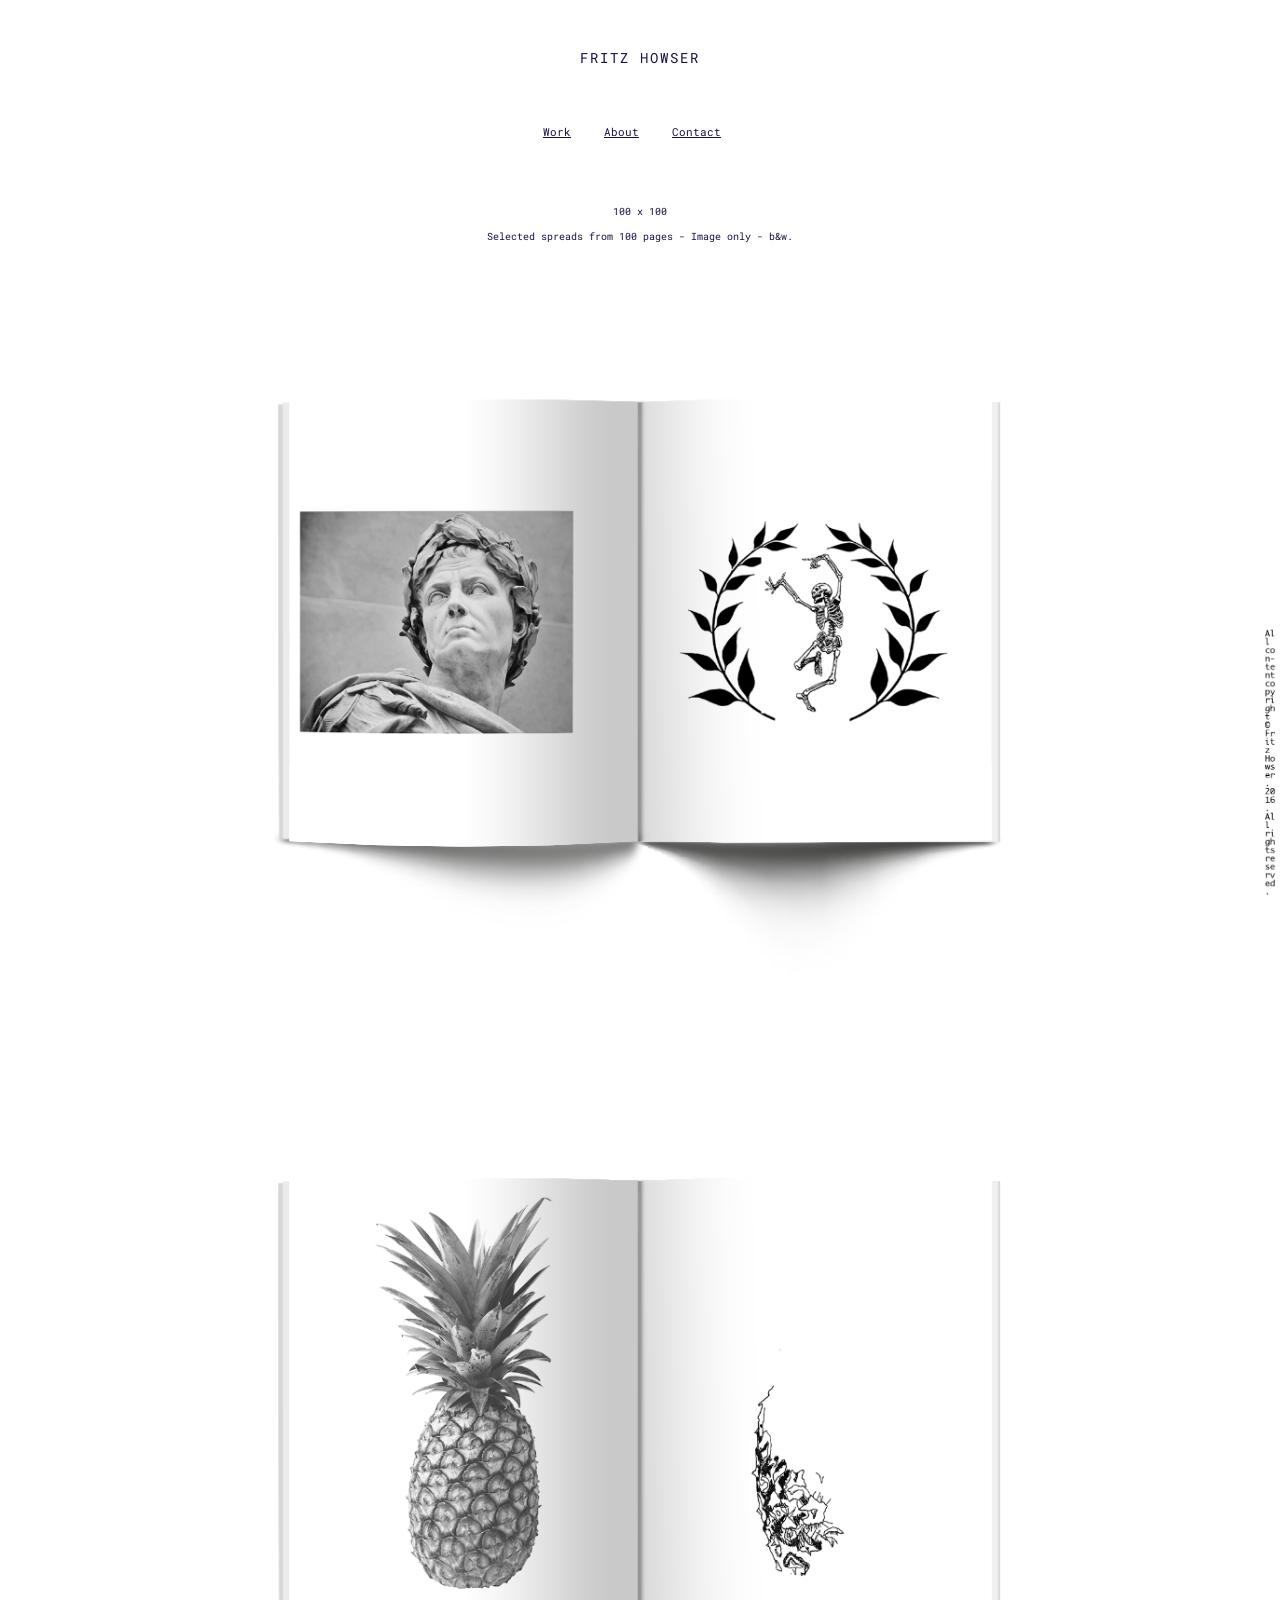
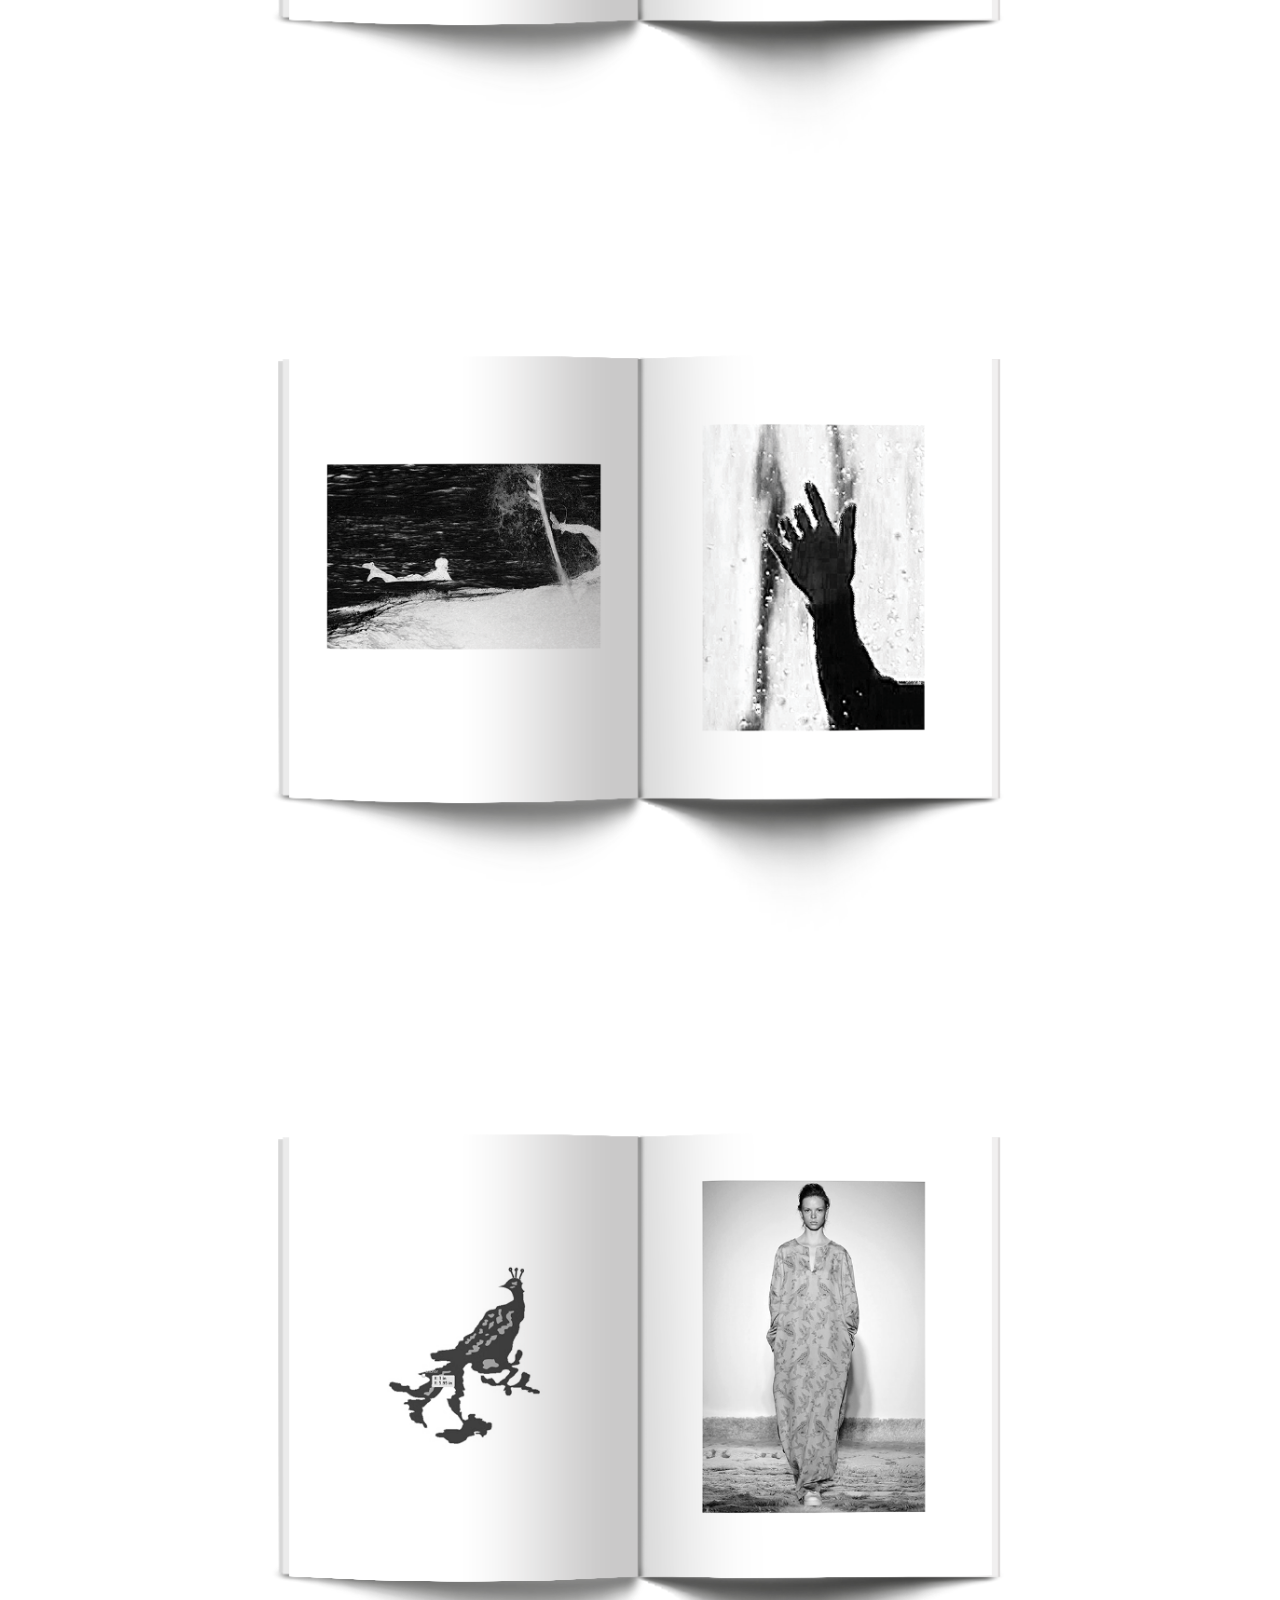
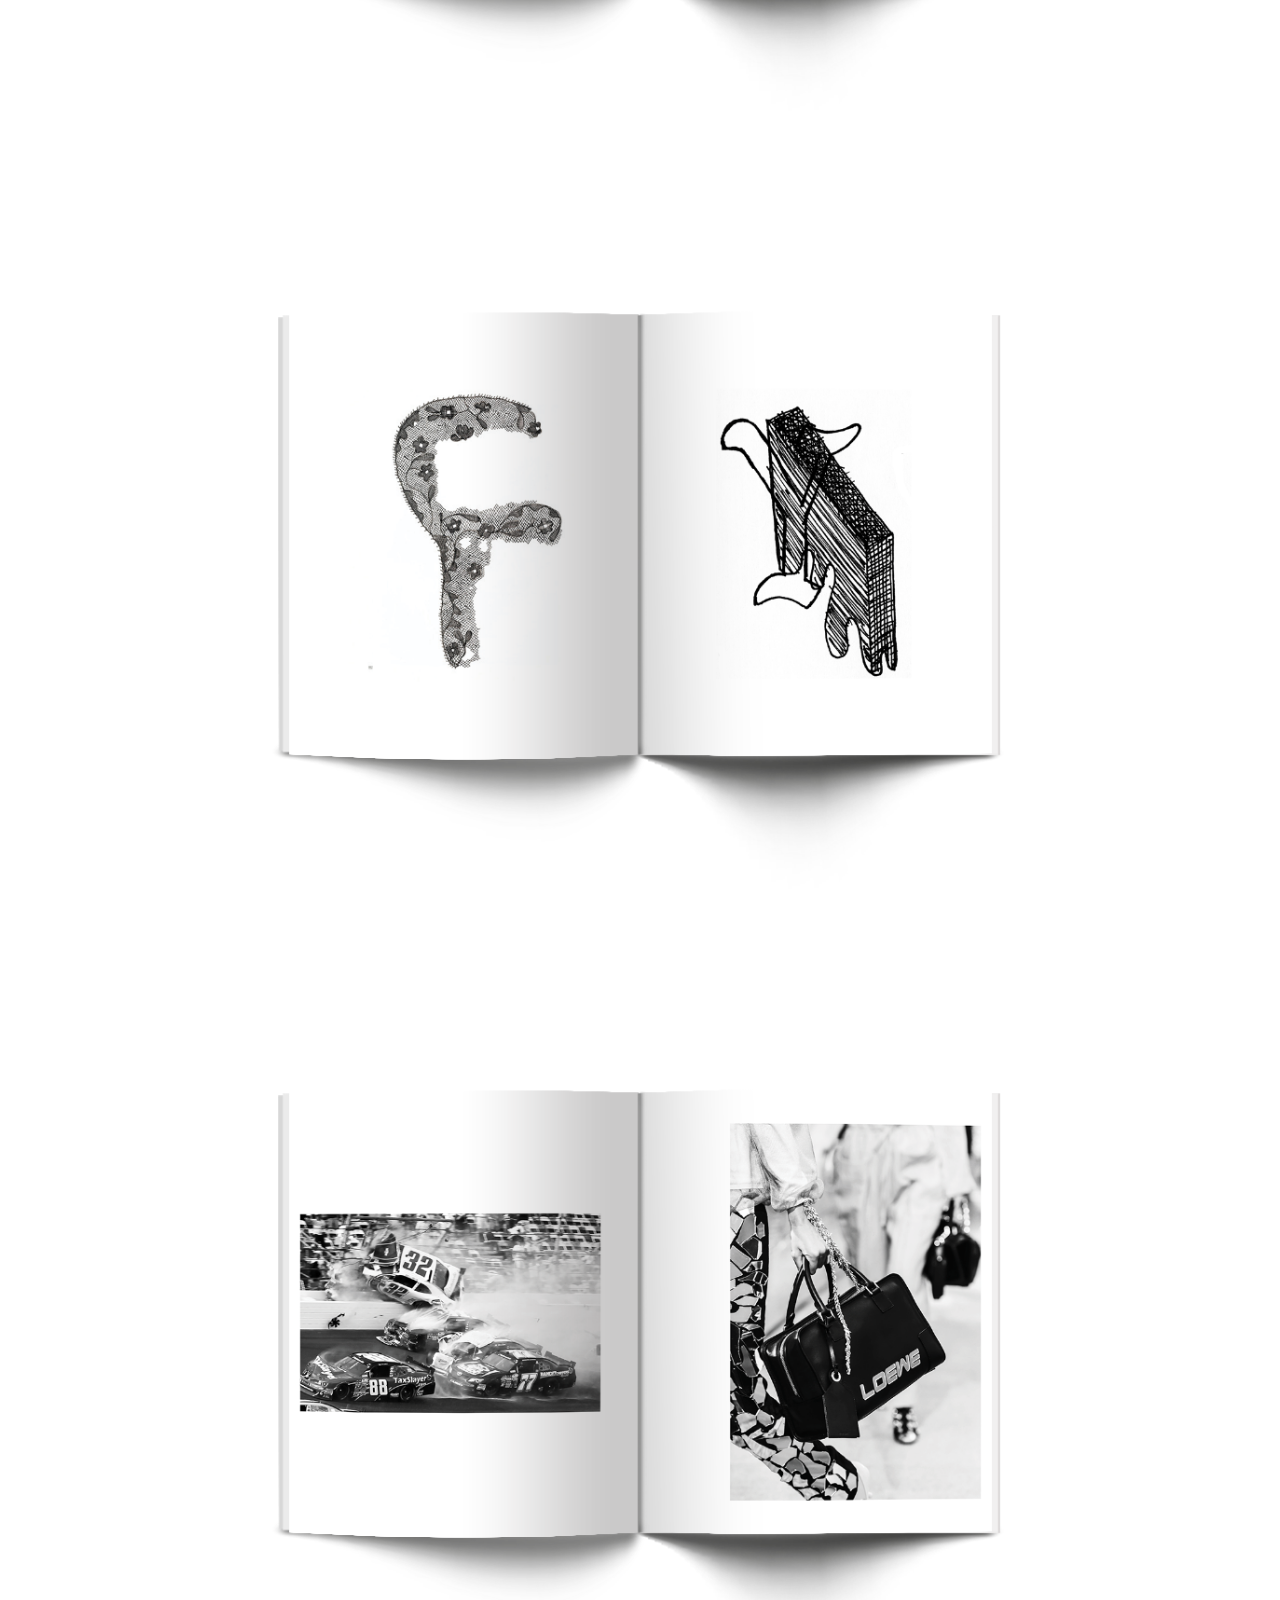
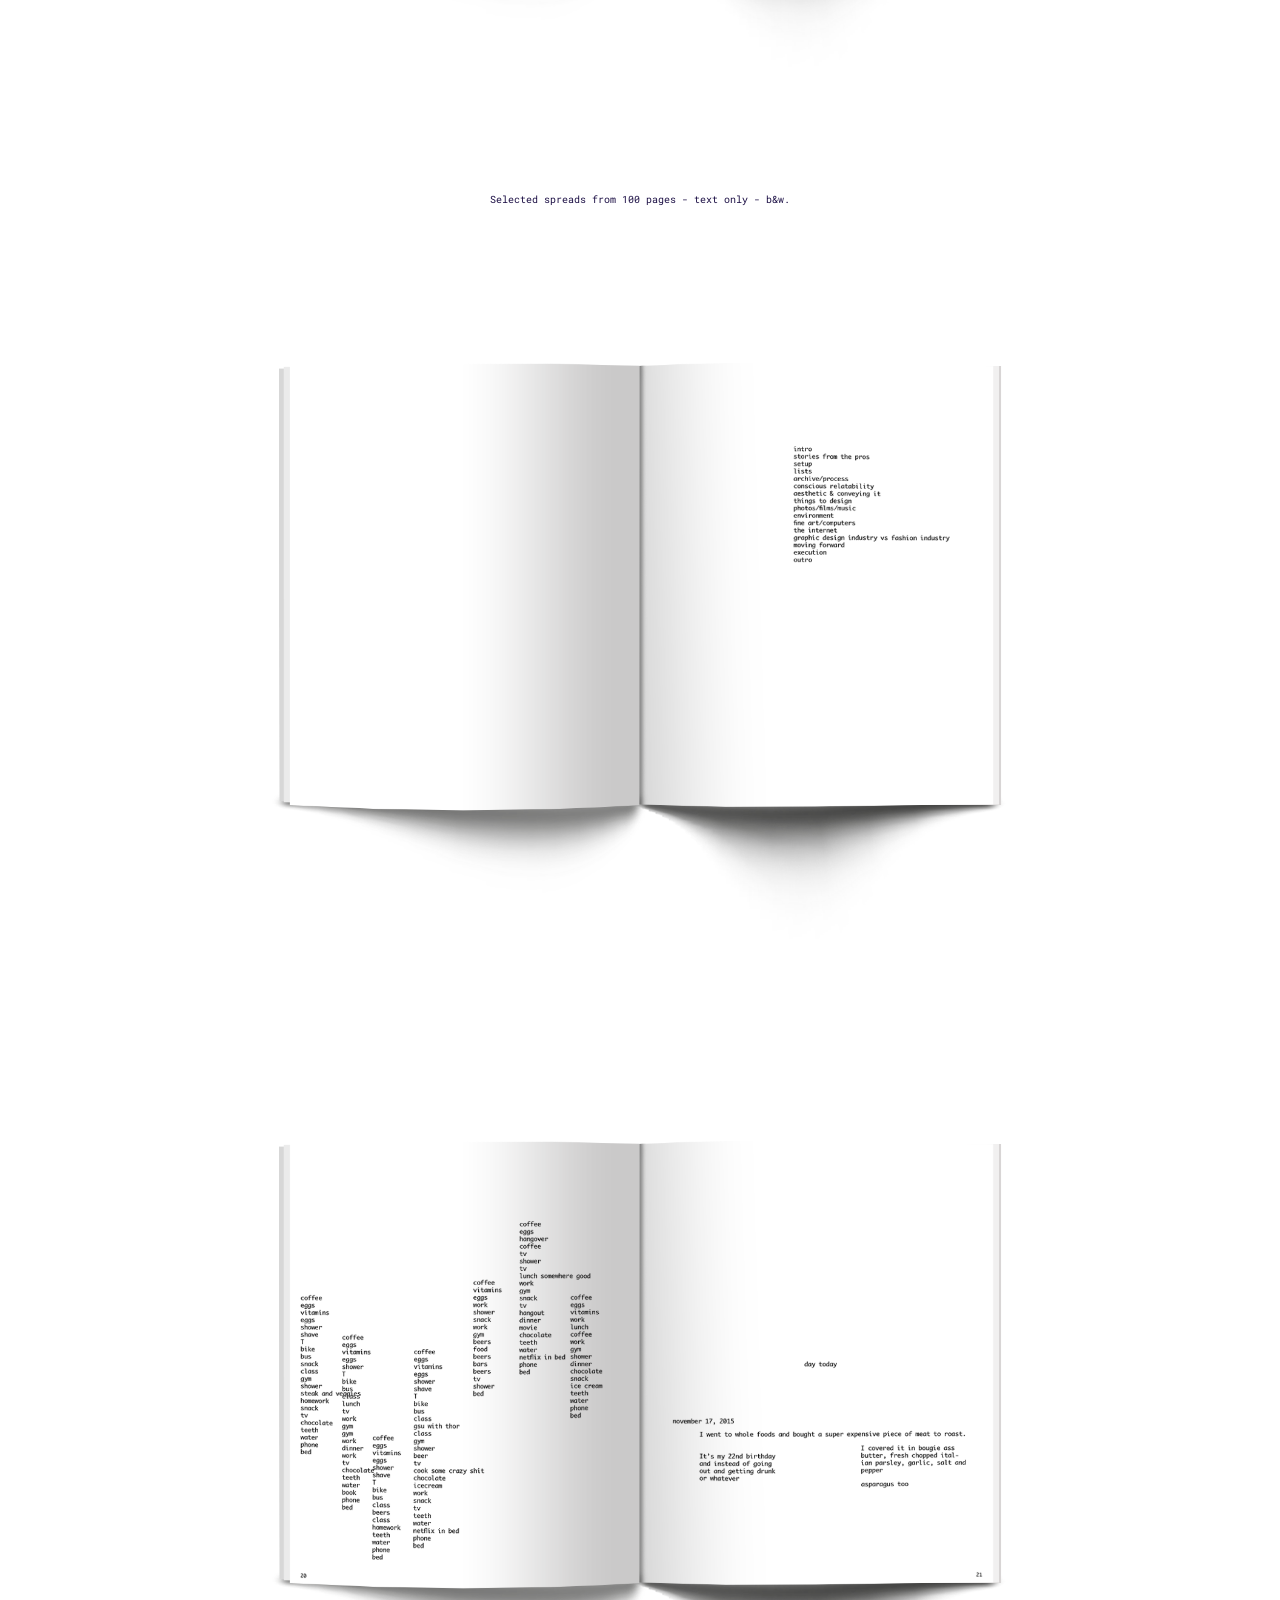
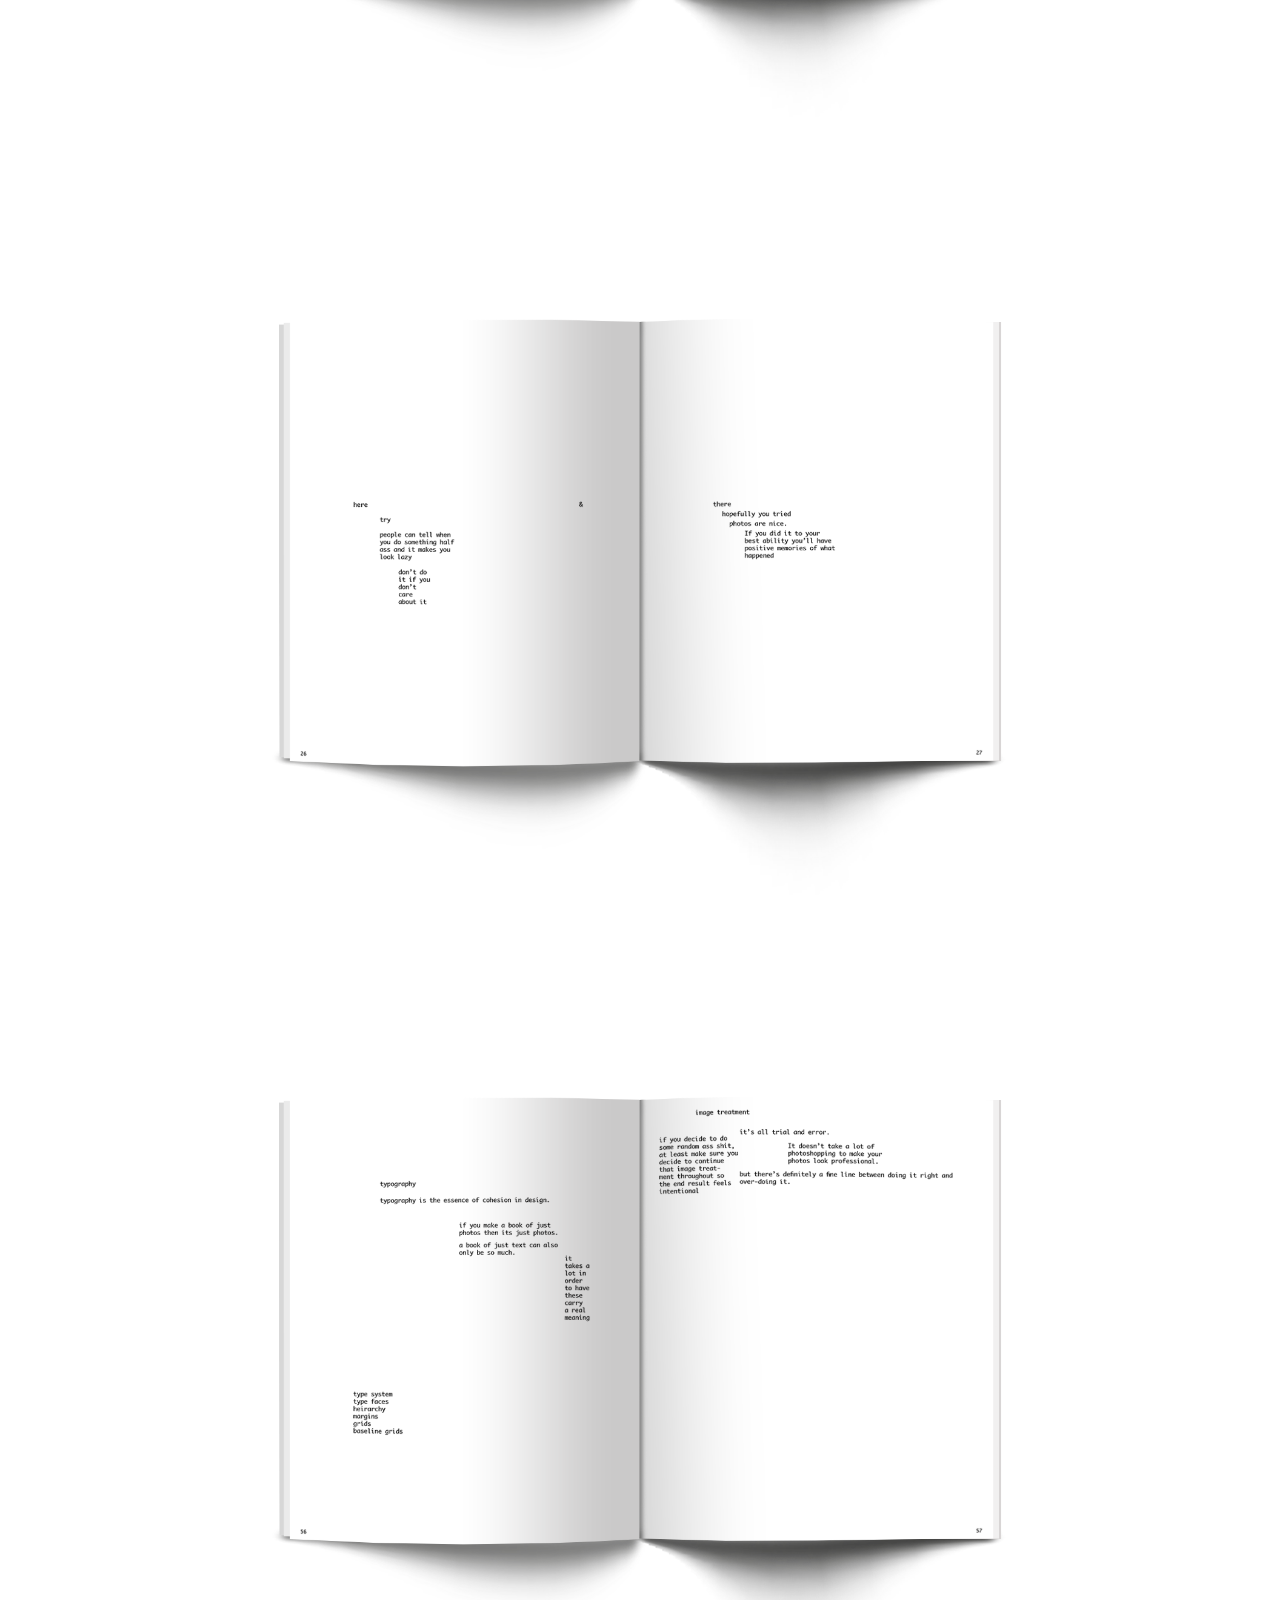
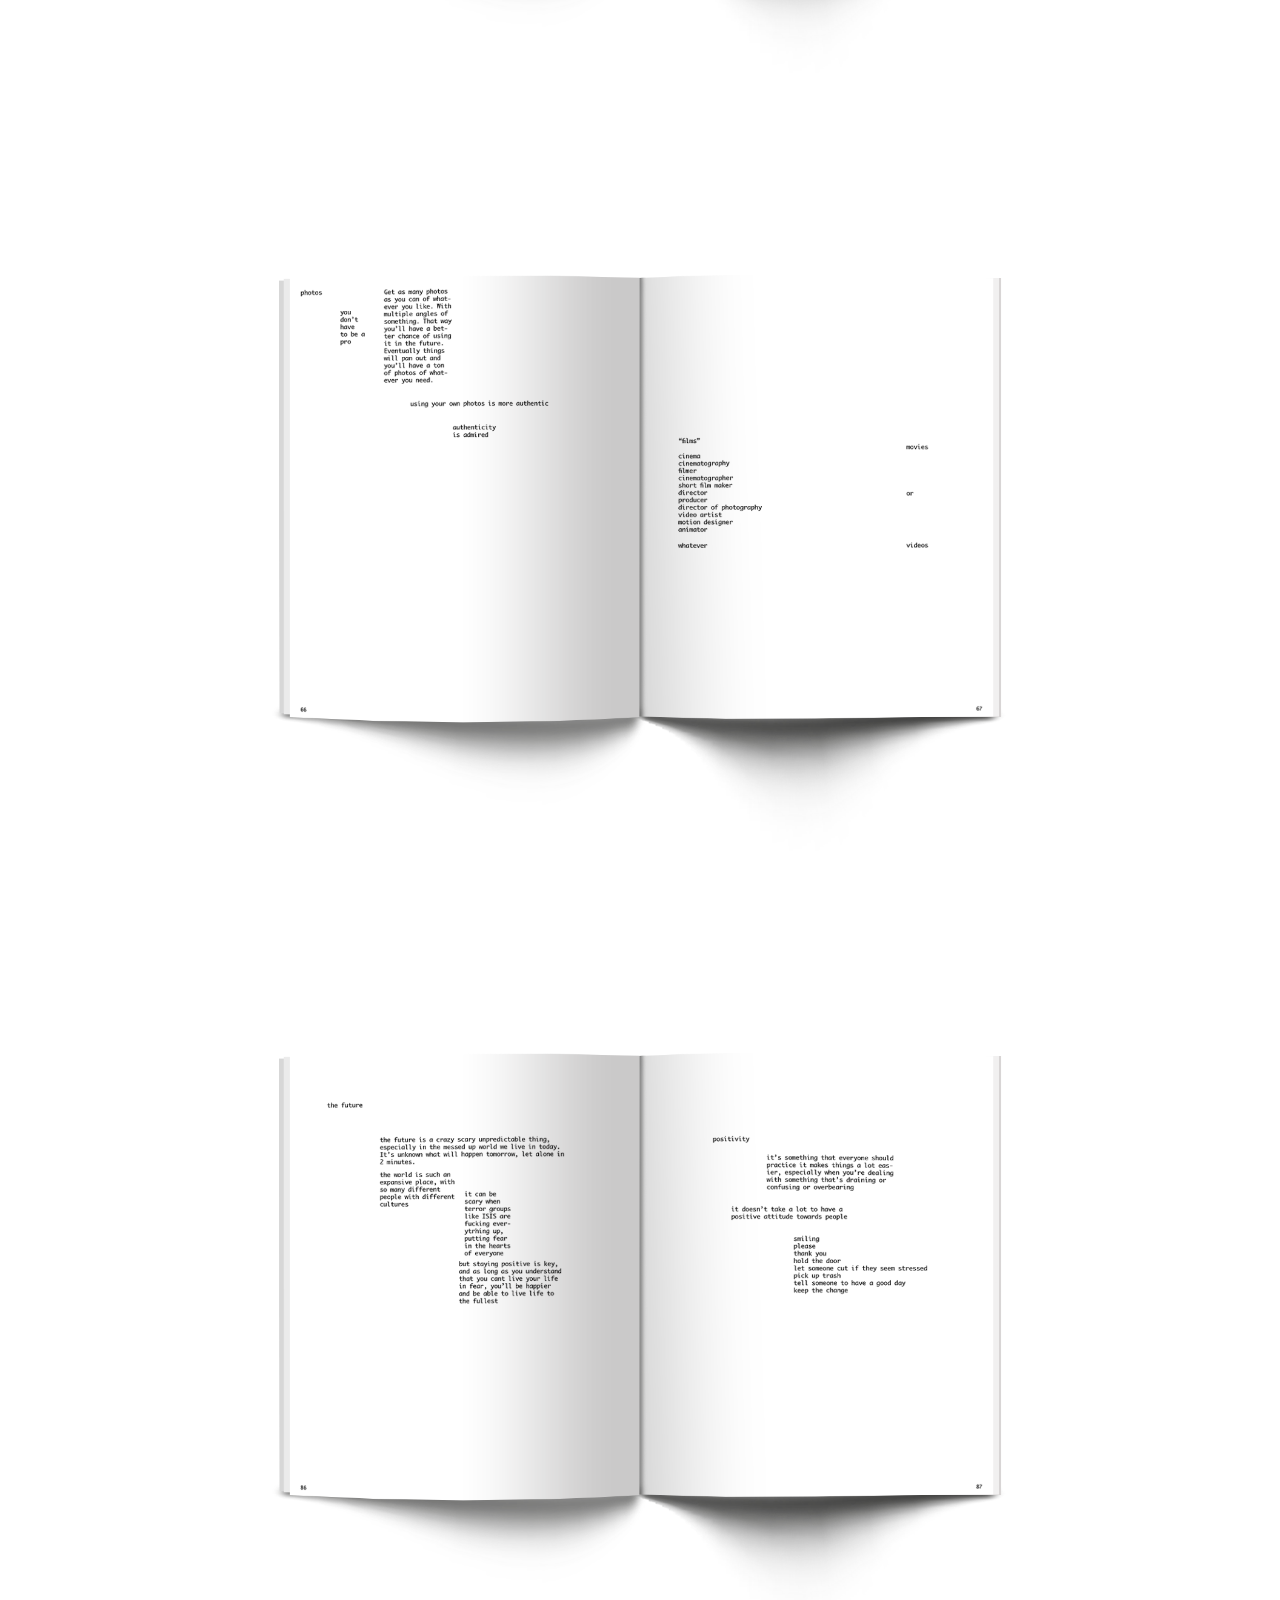
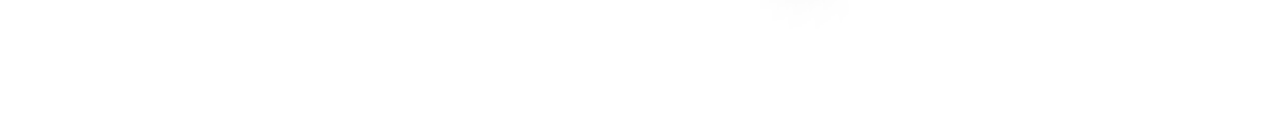
==== 100.html @ 3706217d "wrapping" ====
<!DOCTYPE HTML>
<html style="font-size:10px">
<head>
		<meta name="viewport" content="width=device-width, initial-scale=1">

	<!-- CSS -->
		<link rel="stylesheet" type="text/css" href="css/styles.css">

	<!-- GOOGLE FONT -->
		<link href='https://fonts.googleapis.com/css?family=Roboto+Mono:400,500italic,500,700' rel='stylesheet' type='text/css'>

	<!-- JQUERY PLUG -->
		<script src="https://ajax.googleapis.com/ajax/libs/jquery/3.1.0/jquery.min.js">
		</script>

	<!-- PARALLAX -->
		<script src="js/jquery.parallax.js"></script>

	<!-- CUSTOM SCRIPTS -->
		<script src="js/scripts.js"></script>
</head>

<body id="by">

	<div class="name type">
			<a href="index.html">
			<p>Fritz Howser</p>
			</a>
	</div>
	<div class="navigation clearfix">
			<nav class="clearfix">
				<ul>	
				<li class="nav-button nav-buttonspace work info type">
						<a href="work.html"> Work </a>
					</li>
				<li class="nav-button nav-buttonspace work info type">
						<a href="about.html"> About </a>
					</li>
				<li class="nav-button work info type">
						<a href="contact.html"> Contact </a>
					</li>	
				</ul>
			</nav>
	</div>

	<div class="container clearfix">

		<div class="description">
				<p>
					100 x 100
				</p>
				<br>
				<p>
					Selected spreads from 100 pages - Image only - b&w.
				</p>
		</div>

		<div class="content">
			<img src="img/100/2.png">
		</div>
		<div class="content">
			<img src="img/100/3.png">
		</div>
		<div class="content">
			<img src="img/100/4.png">
		</div>
		<div class="content">
			<img src="img/100/5.png">
		</div>
		<div class="content">
			<img src="img/100/6.png">
		</div>
		<div class="content">
			<img src="img/100/7.png">
		</div>

		<div class="description">
				<br>
				<p>
					Selected spreads from 100 pages - text only - b&w.
				</p>
		</div>

		<div class="content">
			<img src="img/100/8.png">
		</div>
		<div class="content">
			<img src="img/100/9.png">
		</div>
		<div class="content">
			<img src="img/100/10.png">
		</div>
		<div class="content">
			<img src="img/100/11.png">
		</div>
		<div class="content">
			<img src="img/100/12.png">
		</div>
		<div class="content">
			<img src="img/100/13.png">
		</div>

		
	</div>

	<div class="copyright">
			<img src="img/copyright.png">
	</div>


</body>

</html>
---- css/styles.css ----
<style>

	<meta charset="utf-8">

	<link href='https://fonts.googleapis.com/css?family=Roboto+Mono:400,500italic,500,700' rel='stylesheet' type='text/css'>


	html, body, div, span, applet, object, iframe,
	h1, h2, h3, h4, h5, h6, p, blockquote, pre,
	a, abbr, acronym, address, big, cite, code,
	del, dfn, em, img, ins, kbd, q, s, samp,
	small, strike, strong, sub, sup, tt, var,
	b, u, i, center,
	dl, dt, dd, ol, ul, li,
	fieldset, form, label, legend,
	table, caption, tbody, tfoot, thead, tr, th, td,
	article, aside, canvas, details, embed, 
	figure, figcaption, footer, header, hgroup, 
	menu, nav, output, ruby, section, summary,
	time, mark, audio, video {
		margin: 0 auto;
		padding: 0 auto;
		border: 0 auto;
		font-size: 100%;
		font: inherit;
		vertical-align: baseline;
		font-family: 'Roboto Mono', sans-serif;
	}
	/* HTML5 display-role reset for older browsers */
	article, aside, details, figcaption, figure, 
	footer, header, hgroup, menu, nav, section {
		display: block;
	}
	body {
		line-height: 1;
	}
	ol, ul {
		list-style: none;
	}
	blockquote, q {
		quotes: none;
	}
	blockquote:before, blockquote:after,
	q:before, q:after {
		content: '';
		content: none;
	}

	table {
		border-collapse: collapse;
		border-spacing: 0;
	}

	.clearfix {
		overflow: auto;
	}

	html {
		font-family: 'Roboto Mono', sans-serif;
	}

	body{	
		color:#1b0e44; /*deep purple*/
			}

	/*type*/
		html {
			font-size: 12px;
			color:#1b0e44; /*V dark og purple*/
		}
/*og purple #1b0e44*/		
 /*other purple #4a368a*/

		h1 {
			font-size: 3rem;
		}

		h2 {
			font-size: 2rem;
		}

		.type{
			font-weight: 400;
		}


	/*links*/

		a:visited{
			color:#1b0e44; /*purple*/
			text-decoration: none;
		}

		a:link {
			color:#1b0e44; /*purple*/
			text-decoration: none;
		}

/*nav mobile*/

		.name {
			margin: 0 auto;
			padding: 0 auto;
			font-size: 1.4rem;
			text-align: center;
			margin-bottom: 8%;
			margin-top:8%;
			letter-spacing: .2rem;
			text-transform: uppercase;
		}

		.copyright {
			margin: 0 auto;
			bottom:0;
			right:0;
			width:15px;
			margin-top:5%; 
		}

		.copyright img{		
			width:100%;
			height:100%;
		}

		.navigation{
			font-size: 1.1rem;
			z-index: 100;
			width:100%;
			height:50px;
			z-index: 100;
			position: fixed;
			color:#1b0e44; /*deep purple*/
		}

		nav { 
			position: fixed;
			width:300px;
			margin-left: 50%;
			left:-150px;
			}

		nav ul li{
			display: inline-block;
			padding-left: 5%;
			padding-right: 5%;

		}
		

		.nav-button {
			text-decoration: underline;
			}

		.nav-buttonspace {
		}

		.welcome{
			margin: 0 auto;
			margin-top: 25%;
			width:90%;

		}

		.welcome p{
			text-align: center;
			line-height: 1.5rem;
		}


		#mover{
			margin:0 auto;
			width: 80%;
			margin-top: 10%;
			margin-bottom: 10%;
		}


		.proj{
			width:100%;
			margin-top: 5%;
			padding-bottom: 4%;
			border-left:.7px double red;
			border-right:.7px double #f29109;
			text-align: center;
		}

		.layer{
			
		}

		.proj img{
			margin:0 auto;
			width:90%;
			height:90%;
			margin-bottom: 4%;
		}

		#project5 img{
			margin-left: 15%;
			width:70%;
			height:70%;
		}

		#work .copyright{
			bottom:0;
			right:0;
			position: fixed;
		}

		.list{
			margin: 0 auto;
			margin-top: 15%;
			margin-bottom: 10%;
			width: 90%;
			color:#1b0e44; /*deep purple*/
		}

		.item{
			width:100%;
			margin-top: 10%;
			padding-bottom:.5%;
			border-bottom:.7px solid #124ded; /*blue*/
			border-top: .7px solid #fdddff; /*light purple*/
			border-left:.7px solid red;
			border-right:.7px solid #f29109;/* orange */


			display:inline-block;
		}

		.full{
			width: auto;
			float:left;
			margin-left: 5%;
		}

		.full p{
			white-space: nowrap;
		}

		.full p:hover{
			text-decoration: none;
		}

		@keyframes previewcolor {
		0% {color:black;}
	    50% {color:black;}
	    51% {color:red;}
	    100% {color:black;}
		}

		@-webkit-keyframes previewcolor {
		0% {color:black;}
	    50% {color:black;}
	    51% {color:red;}
	    100% {color:black;}
		}

		.preview{
			float:right;
			text-align: center;
			padding:0%;
			padding-right: 10%;
			text-decoration: underline;
			cursor: pointer;

			animation-name: previewcolor;
    		animation-duration: 3s;
    		animation-iteration-count:infinite;

    		-webkit-animation-name: previewcolor;
    		-webkit-animation-duration: 3s;
    		-webkit-animation-iteration-count:infinite;


		}

		.container{
			margin-top: 25%;
		}

		.description{
			margin-bottom: 5%;
			text-align: center;
		}

		.description p{
			margin: 0 auto;
			line-height: 1.5rem;
		}

		#about .description p{
			line-height: 1.5rem;
		}

		.content{
				margin: 0 auto;
				width:100%;
				height: 100%;
				max-width: 1000px;
				margin-bottom: 1%;
			}

		.content img{
				margin:0 auto;
				width:100%;
		}

		.content p{
			text-align: center;
			line-height: 1.2rem;

		}

		.hider {
			margin:0 auto;
			padding:1%;
			width:100%;
			display:none;

		}

		.hider video{
			width:98%;
			font-size: 0;
		}

		.hider img{
			width:98%;
		}

		.video{
			margin:0 auto;
			width:90%;
			text-align: center;
			overflow-y:hidden;

		}

		.video iframe{
			width:100%;
			
		}

			.about{
				margin:0 auto;
				width:90%;
				max-width:600px;
				margin-bottom: 5%;
				display:none;
			}

			.about p{
				text-align: left;
				line-height: 1.2rem;
				margin-bottom: 5%;
			}

			.statement{
				margin:0 auto;
				text-decoration: underline;
				margin-bottom: 4%;
				cursor: pointer;
			}

			.statement p{
				text-align: center;
			}

			.sitelink{
				text-align: center;
				margin: 0 auto;
			}

			.sitelink p{
				margin: 0 auto;
			}


			.sitelink a{
				margin: 0 auto;
				text-align: center;
				
			}

			span{
				text-decoration: underline;
			}

			.gifs{
				margin:0 auto;
				margin-top: 7%;
				text-align: center;
				
			}

			.gifs p{
				margin: 0 auto;
				cursor: pointer;
				text-align: center;
				margin-bottom: 7%;
			}

			.expand{
				margin-top: 3%;
				text-decoration: underline;
			}


			.inside{
				width:90%;
				margin:0 auto;
				padding:2%;
				text-align: center;
				margin-bottom:10%;
				border-bottom:.7px solid #124ded; /*blue*/
				border-top: .7px solid #fdddff; /*light purple*/
				border-left:.7px solid red;
				border-right:.7px solid #f29109;/* orange */
			}

			.indrop{
				cursor: pointer;
			}

			.outdrop{
				cursor: pointer;
			}

			.rdrop{
				cursor: pointer;
			}

			.inside video{
				width:100%;
				margin: 0 auto;
				margin-bottom:2%; 
			}

			.ipics{
				margin: 0 auto;
				width:100%;
				display: none;
				height:450px;
				overflow: auto;
				margin-bottom: 7%;
			}

			.ipics img{
				width: 100%;
				margin:0 auto;
				margin-bottom:2%; 
			}

			.outside{
				width:95%;
				margin:0 auto;
				padding:2%;
				text-align: center;
				margin-bottom:10%;
				border-bottom:.7px solid #124ded; /*blue*/
				border-top: .7px solid #fdddff; /*light purple*/
				border-left:.7px solid red;
				border-right:.7px solid #f29109;/* orange */
			}

			.outside video{
				width:100%;
				margin: 0 auto;
				margin-bottom:2%; 
			}

			.opics{
				margin: 0 auto;
				width:100%;
				display: none;
				height:450px;
				overflow: auto;
				margin-bottom: 7%;
			}

			.opics img{
				width: 100%;
				margin:0 auto;
				margin-bottom:2%; 
			}

			.random{
				width:95%;
				margin:0 auto;
				padding:2%;
				text-align: center;
				margin-bottom:10%;
				border-bottom:.7px solid #124ded; /*blue*/
				border-top: .7px solid #fdddff; /*light purple*/
				border-left:.7px solid red;
				border-right:.7px solid #f29109;/* orange */
			}

			.random video{
				width:100%;
				margin: 0 auto;
				margin-bottom:2%; 
			}

			.rpics{
				margin: 0 auto;
				width:100%;
				display: none;
				height:450px;
				overflow: auto;
				margin-bottom: 7%;
			}

			.rpics img{
				width: 100%;
				margin:0 auto;
				margin-bottom:2%; 
			}


/*TABLET*/
	@media only screen and (min-width : 768px) and (max-width : 1024px) {
		.name{
			margin-bottom: 5%;
			margin-top:5%;
		}


		#mover{
			margin-top: 10%;
			width: 70%;
		}

		.welcome{
			margin-top: 15%;
			width:70%;
		}

		.proj{
			margin-top: 5%;
		}

		#project5 img{
			margin-left: 10%;
			width:50%;
			height:50%;
		}

		#project6 img{

			width:50%;
			height:50%;
		}

		.list{
			margin-top: 10%;
			width: 70%;
		}

		.item{
			
		}

		.container{
			margin-top: 5%;
		}

		.description{
			margin-top: 10%;
		}

	}

/*DESKTOP*/
	@media only screen and (min-width : 1025px){

		.name{
			margin-bottom: 4%;
			margin-top:4%;
		}

		#mover{
			width:100%;
			margin: 0 auto;
			margin-left: 2%;
			margin-top:0;
			text-align: center;
			width: 100%;
		}

		.welcome{
			margin-top: 10%;
			width:40%;
		}

		.proj{
			float:left;
			margin-left: 5%;
			margin-bottom: 2%;
			width:25%;
			height: 350px;

		}



		.copyright{
			position:fixed;
		}

		.list{
			margin-top: 8%;
			width:50%;
			float:right;
		}

		@keyframes borderleft {
			0% {border-left: .7px solid black;}
	    	50% {border-left: .7px solid black;}
	    	51% {border-left: .7px solid red;}
	    	100% {border-left: .7px solid black;}
		}

		@-webkit-keyframes borderleft {
			0% {border-left: .7px solid black;}
	    	50% {border-left: .7px solid black;}
	    	51% {border-left: .7px solid red;}
	    	100% {border-left: .7px solid black;}
		}


		.item{
			margin: 0 auto;
			padding:0 auto;
			margin-bottom: 2%;
			height:20px;
			width:100%;
			border-bottom:none;
			border-right:none;
			border-top: none;
			border-left:.7px solid #124ded; /*blue*/
			font-size: 1rem;
			line-height: 0rem;
			background-color: white;

			animation-name: borderleft;
    		animation-duration: 3s;
    		animation-iteration-count:infinite;

    		-webkit-animation-name: borderleft;
    		-webkit-animation-duration: 3s;
    		-webkit-animation-iteration-count:infinite;

		}

		.full{
			margin:0 auto;
			padding:0 auto;
			margin-left: 3%;
		}

		.full p:hover{
			text-decoration: underline;
		}

		.preview{
			display: none;
		}

		.full:hover .hider{

		}

		.hider {
			margin:0 auto;
			width:32%;
			position:fixed;
			left:10%;
			top:30%;
			display:none;
			max-width:500px;

		}

		.hider img{
			margin:0 auto;
			padding-left: auto;
			text-align: center;
			height:100%;
			width:100%;
		}

		.h6 img{
			margin:0 auto;
			width:80%;
			margin-left:10%;
		}

		.h11 img{
			margin:0 auto;
			width:60%;
			margin-left:20%;
		}

		.container{
			margin-top:8%;
		}
		.content{
			margin-bottom: .5%;
		}
		

		#baja .container{
			margin:0 auto;
			margin-top: 8%;
			max-width: 800px;
		}

		.description{
			margin-top:3%;
			margin-bottom: 3%;
		}

		.video{
			margin:0 auto;
			width:1000px;
			text-align: center;
			overflow-y:hidden;
		}

		.video iframe{
			width:70%;
		}
/*THESIS PAGE
*/

		#thesis .container{
			width:100%;
			max-width:auto;
		}

		.gifs{
			width:100%;
		}

		.inside{
				float:left;
				width:30%;
				padding:0.25%;
				margin:1%;
				margin-left: 2.5%
			}

		.outside{
				float:left;
				width:30%;
				padding:0.25%;
				margin:1%;
				
			}

		.random{
				float:left;
				width:30%;
				padding:0.25%;
				margin:1%;

			}

@media only screen and (min-width : 1220px){
	.hider{
		left:10%;
		top:30%;

	}


</style>
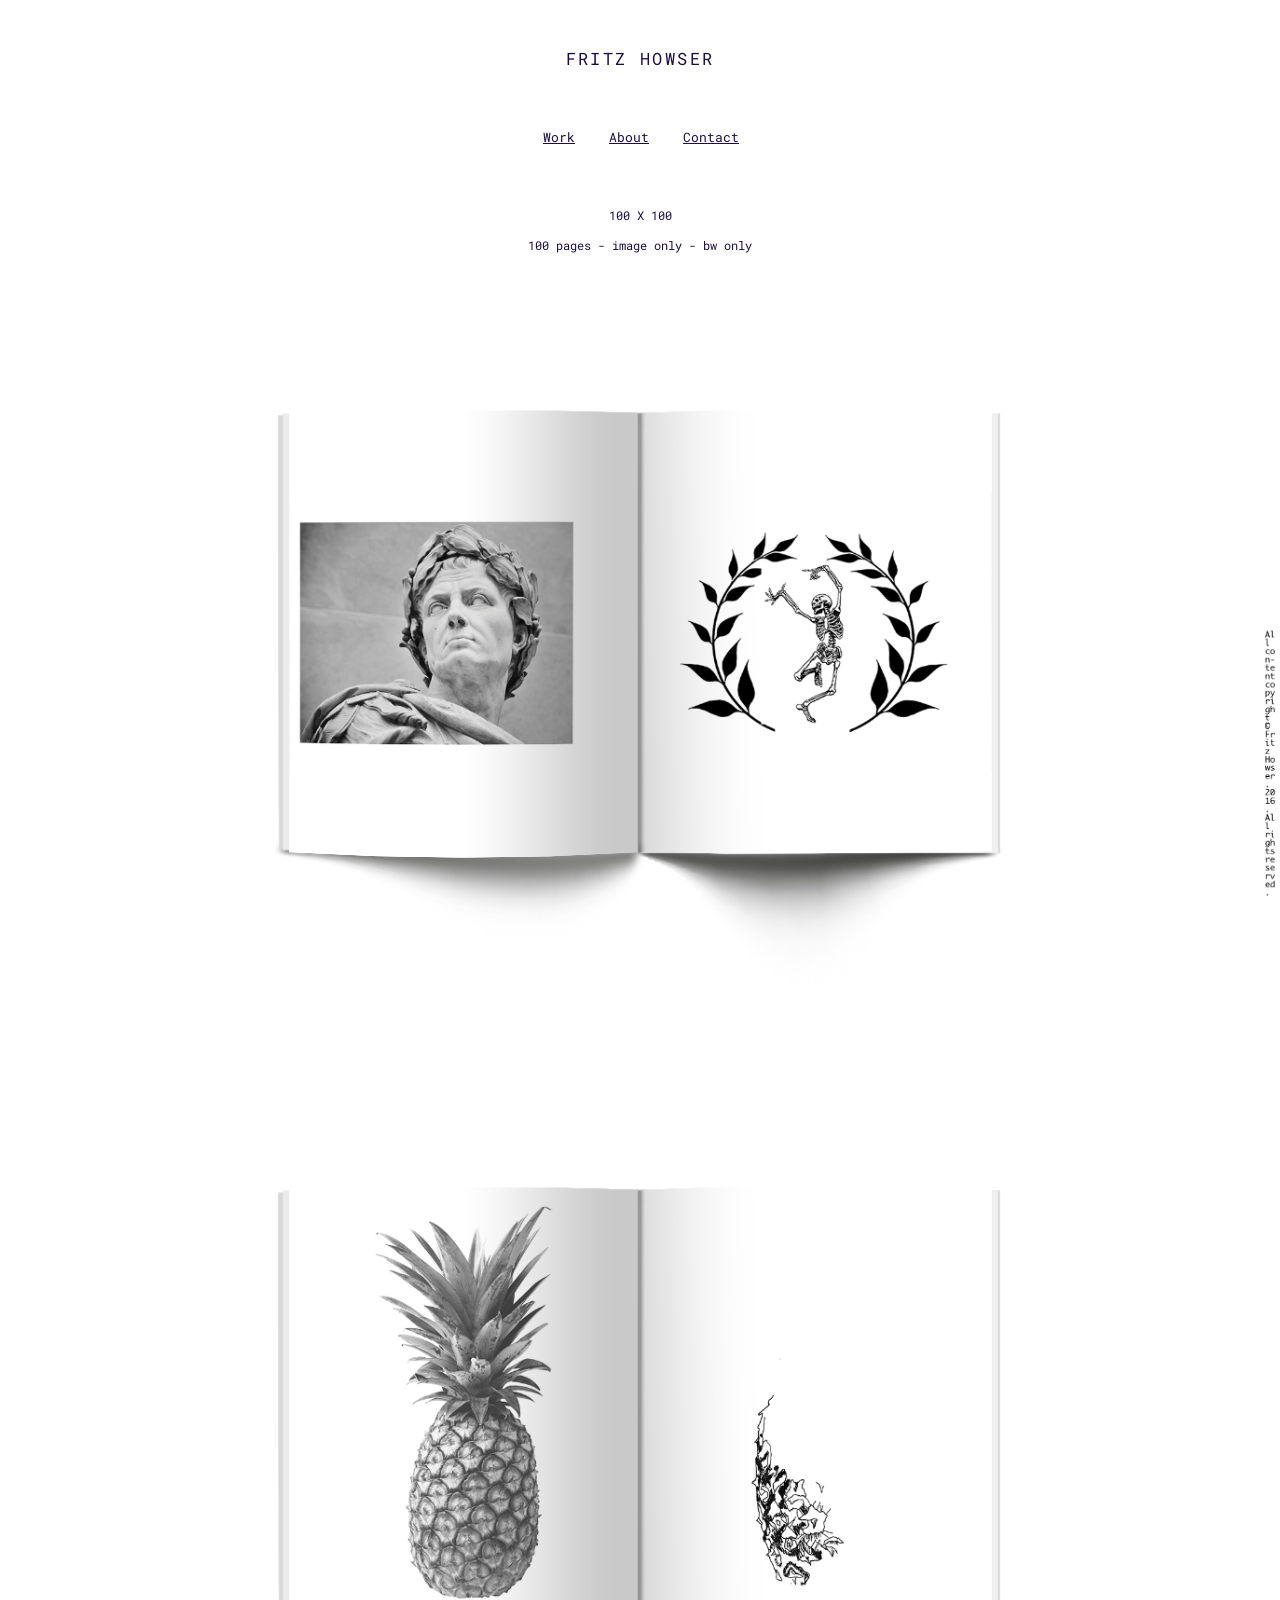
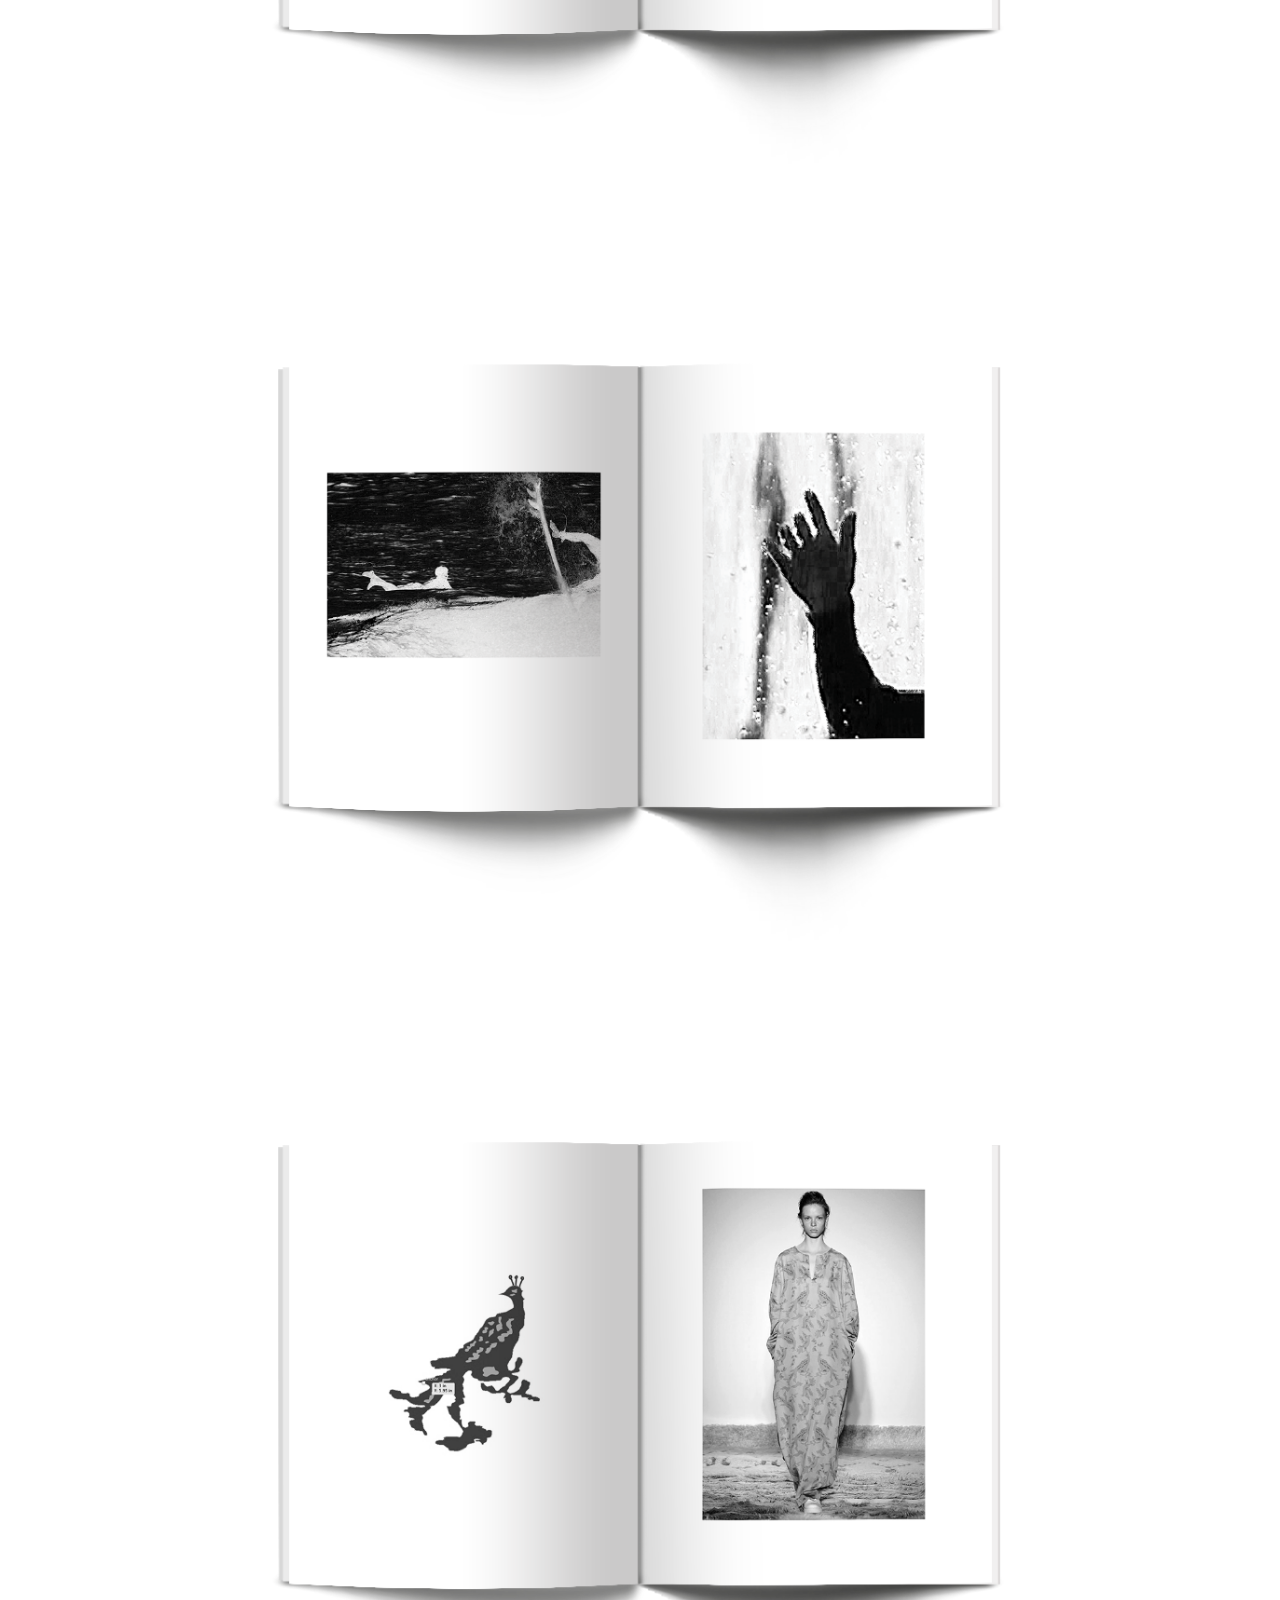
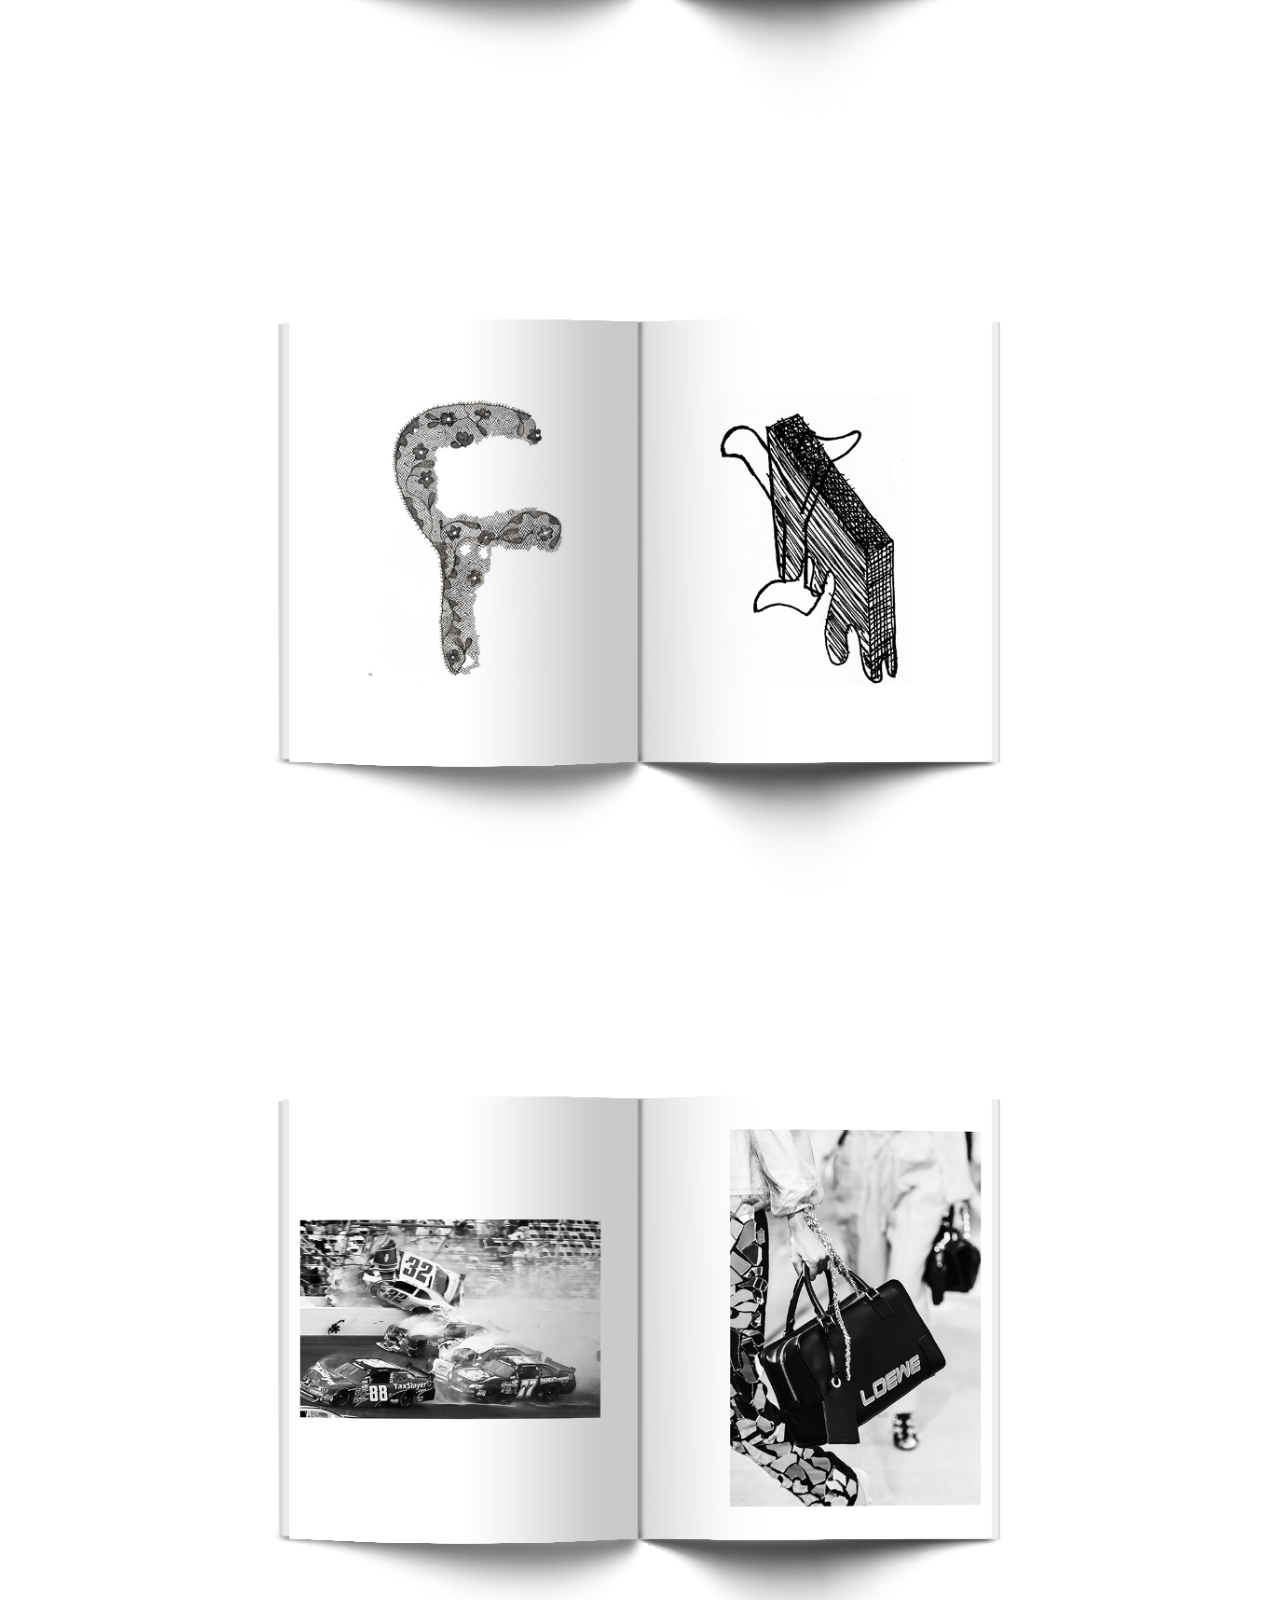
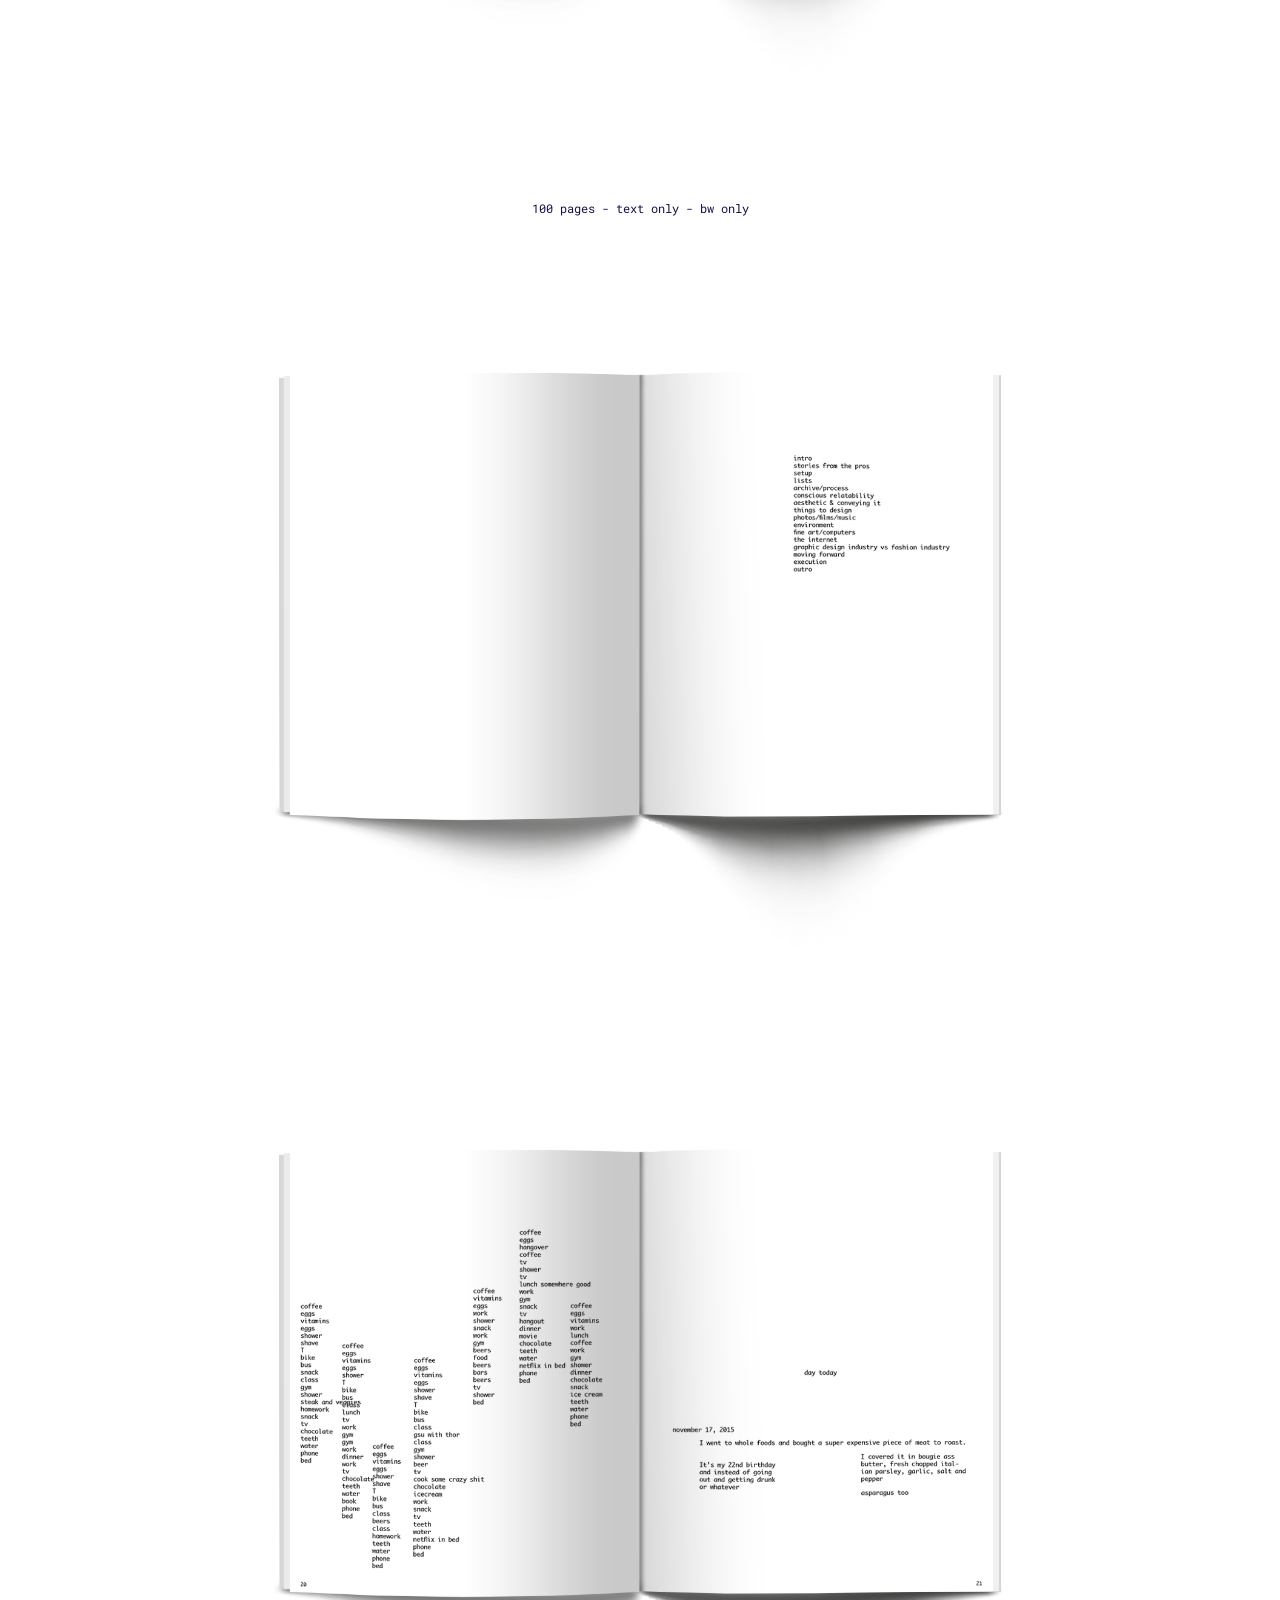
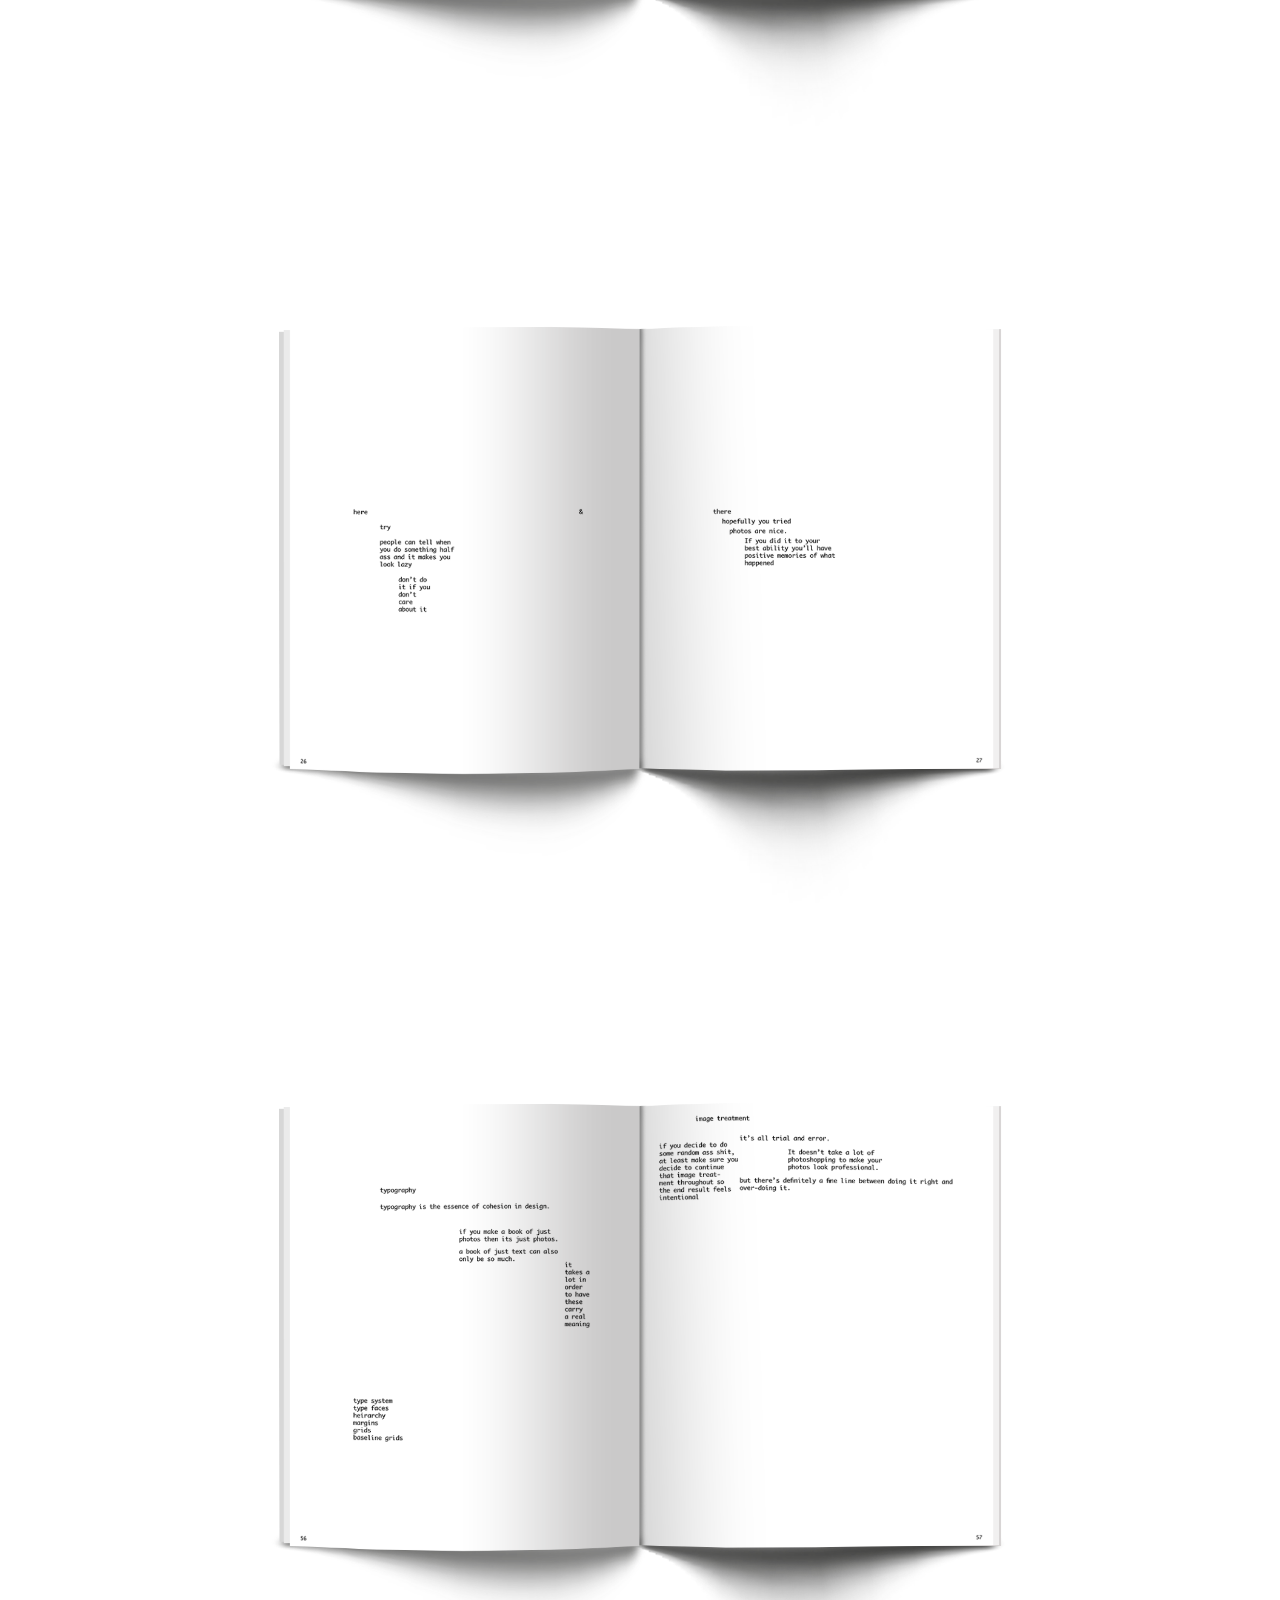
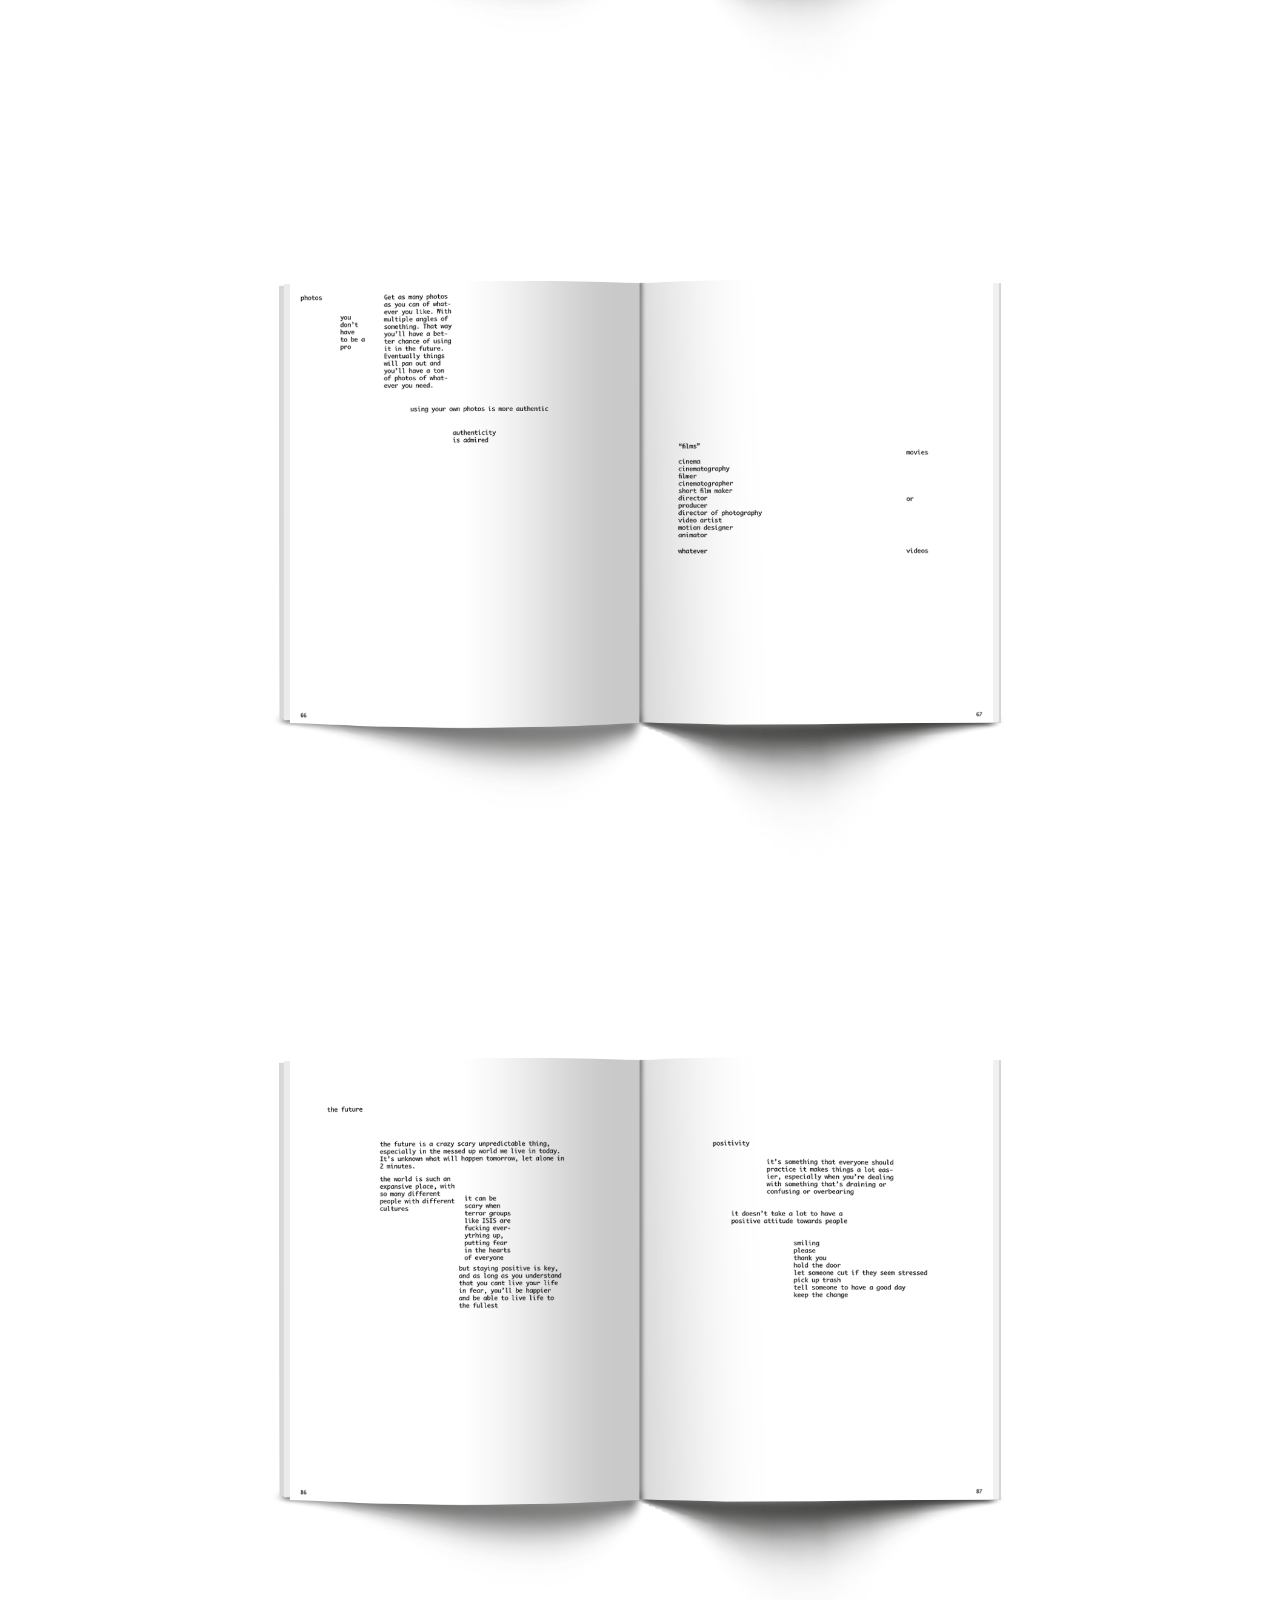
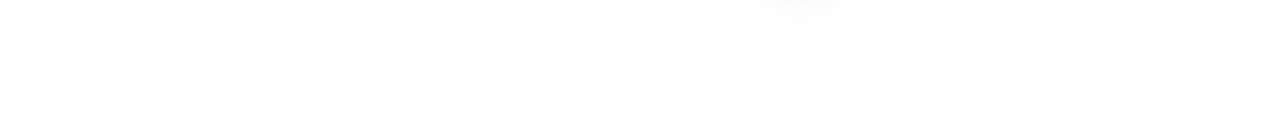
==== commit 50dd4baf: "your mom" ====
--- a/100.html
+++ b/100.html
@@ -1,6 +1,9 @@
 <!DOCTYPE HTML>
-<html style="font-size:10px">
-<head>
+<html>
+	<head>
+
+		<title>100X100</title>
+
 		<meta name="viewport" content="width=device-width, initial-scale=1">
 
 	<!-- CSS -->
@@ -18,11 +21,10 @@
 
 	<!-- CUSTOM SCRIPTS -->
 		<script src="js/scripts.js"></script>
-</head>
+	</head>
+	<body id="100books">
 
-<body id="by">
-
-	<div class="name type">
+		<div class="name type">
 			<a href="index.html">
 			<p>Fritz Howser</p>
 			</a>
@@ -30,28 +32,25 @@
 	<div class="navigation clearfix">
 			<nav class="clearfix">
 				<ul>	
-				<li class="nav-button nav-buttonspace work info type">
+					<li class="nav-button nav-buttonspace work info type">
 						<a href="work.html"> Work </a>
 					</li>
-				<li class="nav-button nav-buttonspace work info type">
+					<li class="nav-button nav-buttonspace work info type">
 						<a href="about.html"> About </a>
 					</li>
-				<li class="nav-button work info type">
+					<li class="nav-button work info type">
 						<a href="contact.html"> Contact </a>
 					</li>	
 				</ul>
 			</nav>
 	</div>
-
 	<div class="container clearfix">
 
 		<div class="description">
-				<p>
-					100 x 100
+				<p>100 X 100
 				</p>
 				<br>
-				<p>
-					Selected spreads from 100 pages - Image only - b&w.
+				<p>100 pages - image only - bw only
 				</p>
 		</div>
 
@@ -75,9 +74,8 @@
 		</div>
 
 		<div class="description">
-				<br>
-				<p>
-					Selected spreads from 100 pages - text only - b&w.
+		<br>
+				<p>100 pages - text only - bw only
 				</p>
 		</div>
 
@@ -99,7 +97,6 @@
 		<div class="content">
 			<img src="img/100/13.png">
 		</div>
-
 		
 	</div>
 
@@ -107,7 +104,5 @@
 			<img src="img/copyright.png">
 	</div>
 
-
-</body>
-
+	</body>
 </html>
